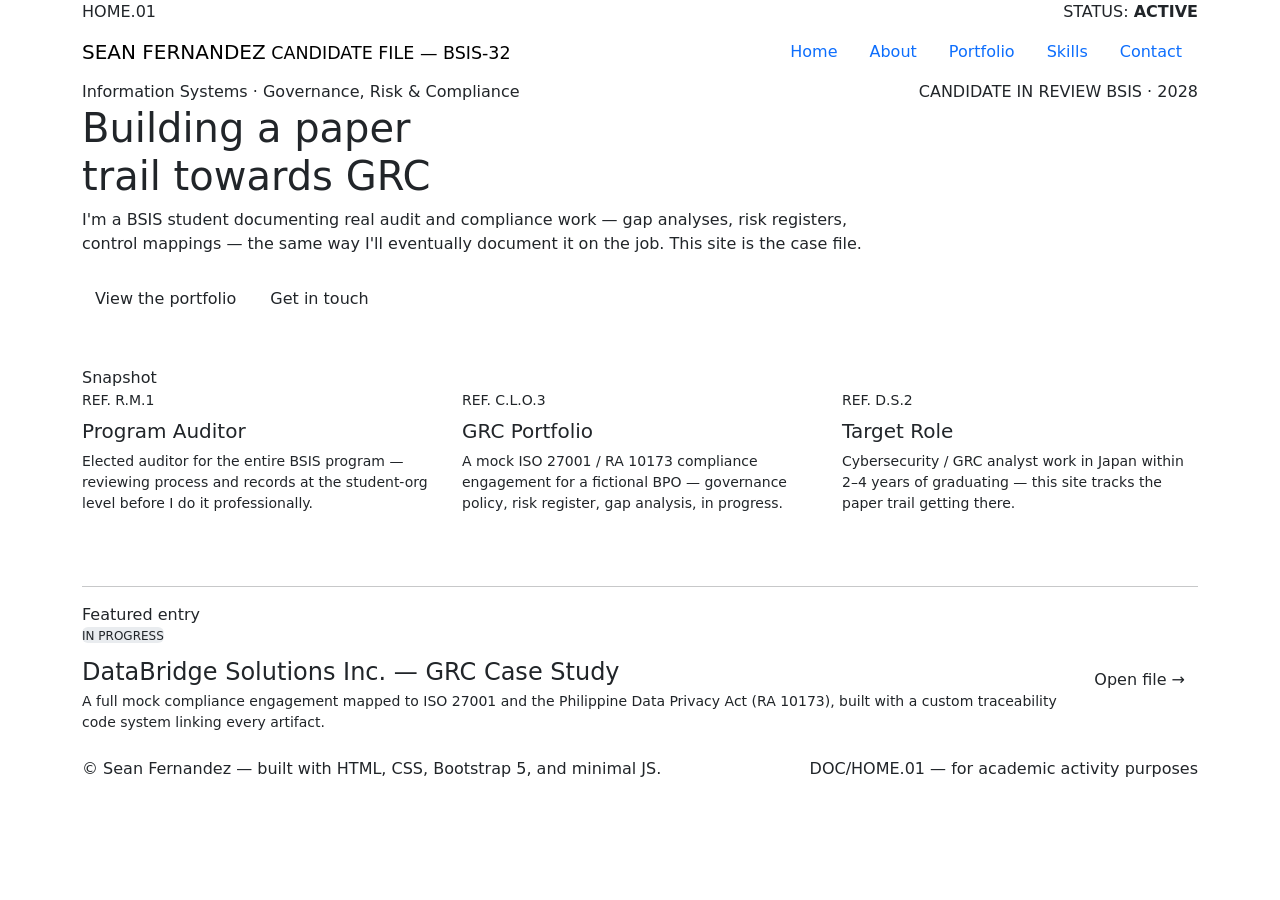
==== index.html @ bf7f356e "Add files via upload" ====
<!DOCTYPE html>
<html lang="en">
<head>
<meta charset="UTF-8">
<meta name="viewport" content="width=device-width, initial-scale=1.0">
<title>Sean Fernandez — GRC &amp; Cybersecurity Candidate File</title>
<meta name="description" content="Personal site of Sean Fernandez, BSIS student building a GRC and cybersecurity portfolio.">

<link rel="preconnect" href="https://fonts.googleapis.com">
<link href="https://fonts.googleapis.com/css2?family=Archivo:wght@700;800;900&family=Source+Serif+4:ital,wght@0,400;0,600;1,400&family=JetBrains+Mono:wght@400;500;700&display=swap" rel="stylesheet">
<link href="https://cdn.jsdelivr.net/npm/bootstrap@5.3.3/dist/css/bootstrap.min.css" rel="stylesheet">
<link rel="stylesheet" href="css/style.css">
</head>
<body>

<div class="doc-strip">
  <div class="container d-flex justify-content-between">
    <span class="code-tag">HOME.01</span>
    <span>STATUS: <strong>ACTIVE</strong></span>
  </div>
</div>

<nav class="navbar navbar-expand-md">
  <div class="container align-items-end">
    <a class="navbar-brand" href="index.html">SEAN FERNANDEZ<small> CANDIDATE FILE — BSIS-32</small></a>
    <button class="navbar-toggler" type="button" data-bs-toggle="collapse" data-bs-target="#nav" aria-controls="nav" aria-expanded="false" aria-label="Toggle navigation">
      <span class="navbar-toggler-icon"></span>
    </button>
    <div class="collapse navbar-collapse justify-content-end" id="nav">
      <ul class="nav nav-tabs-custom">
        <li class="nav-item"><a class="nav-link active" href="index.html">Home</a></li>
        <li class="nav-item"><a class="nav-link" href="about.html">About</a></li>
        <li class="nav-item"><a class="nav-link" href="portfolio.html">Portfolio</a></li>
        <li class="nav-item"><a class="nav-link" href="skills.html">Skills</a></li>
        <li class="nav-item"><a class="nav-link" href="contact.html">Contact</a></li>
      </ul>
    </div>
  </div>
</nav>

<header class="hero">
  <div class="container d-flex flex-column flex-md-row justify-content-between align-items-start gap-4">
    <div>
      <span class="eyebrow">Information Systems · Governance, Risk &amp; Compliance</span>
      <h1>Building a paper<br>trail towards GRC</h1>
      <p class="lede">I'm a BSIS student documenting real audit and compliance work — gap
        analyses, risk registers, control mappings — the same way I'll eventually
        document it on the job. This site is the case file.</p>
      <div class="d-flex gap-2 mt-4 flex-wrap">
        <a href="portfolio.html" class="btn btn-stamp">View the portfolio</a>
        <a href="contact.html" class="btn btn-outline-stamp">Get in touch</a>
      </div>
    </div>
    <div class="stamp flex-shrink-0">
      <span class="stamp-top">CANDIDATE</span>
      <span class="stamp-main">IN REVIEW</span>
      <span class="stamp-top">BSIS · 2028</span>
    </div>
  </div>
</header>

<section class="container py-5">
  <span class="eyebrow">Snapshot</span>
  <div class="row g-4">
    <div class="col-md-4">
      <div class="panel h-100">
        <div class="code-tag small mb-2">REF. R.M.1</div>
        <h3 class="h5">Program Auditor</h3>
        <p class="mb-0 small">Elected auditor for the entire BSIS program — reviewing
          process and records at the student-org level before I do it professionally.</p>
      </div>
    </div>
    <div class="col-md-4">
      <div class="panel h-100">
        <div class="code-tag small mb-2">REF. C.L.O.3</div>
        <h3 class="h5">GRC Portfolio</h3>
        <p class="mb-0 small">A mock ISO 27001 / RA 10173 compliance engagement for
          a fictional BPO — governance policy, risk register, gap analysis, in progress.</p>
      </div>
    </div>
    <div class="col-md-4">
      <div class="panel h-100">
        <div class="code-tag small mb-2">REF. D.S.2</div>
        <h3 class="h5">Target Role</h3>
        <p class="mb-0 small">Cybersecurity / GRC analyst work in Japan within
          2–4 years of graduating — this site tracks the paper trail getting there.</p>
      </div>
    </div>
  </div>
</section>

<section class="container py-4">
  <hr class="file-rule mt-0">
  <span class="eyebrow">Featured entry</span>
  <div class="panel d-flex flex-column flex-md-row justify-content-between align-items-md-center gap-3">
    <div>
      <span class="status-stamp progress mb-2 d-inline-block">IN PROGRESS</span>
      <h3 class="h4 mb-1">DataBridge Solutions Inc. — GRC Case Study</h3>
      <p class="mb-0 small">A full mock compliance engagement mapped to ISO 27001
        and the Philippine Data Privacy Act (RA 10173), built with a custom
        traceability code system linking every artifact.</p>
    </div>
    <a href="portfolio.html" class="btn btn-outline-stamp text-nowrap">Open file →</a>
  </div>
</section>

<footer class="file-footer">
  <div class="container d-flex flex-column flex-md-row justify-content-between">
    <span>&copy; <span id="year"></span> Sean Fernandez — built with HTML, CSS, Bootstrap 5, and minimal JS.</span>
    <span>DOC/HOME.01 — for academic activity purposes</span>
  </div>
</footer>

<script src="https://cdn.jsdelivr.net/npm/bootstrap@5.3.3/dist/js/bootstrap.bundle.min.js"></script>
<script src="js/script.js"></script>
</body>
</html>
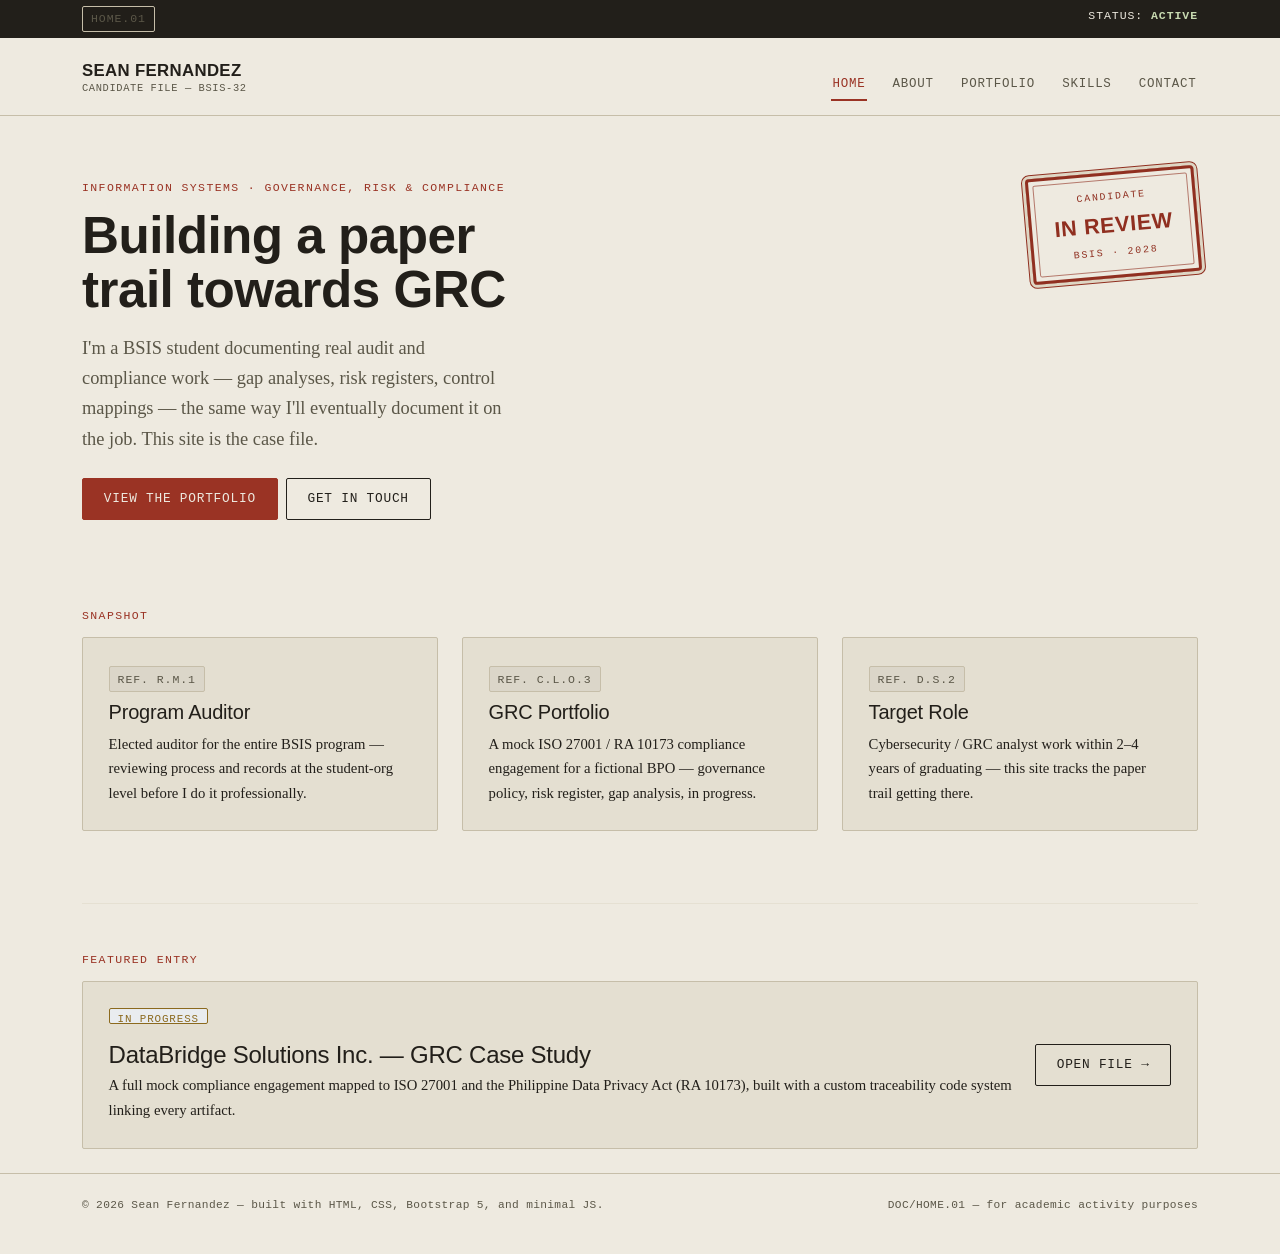
==== commit c2ad65b3: "Update homepage.html" ====
--- a/index.html
+++ b/index.html
@@ -82,7 +82,7 @@
       <div class="panel h-100">
         <div class="code-tag small mb-2">REF. D.S.2</div>
         <h3 class="h5">Target Role</h3>
-        <p class="mb-0 small">Cybersecurity / GRC analyst work in Japan within
+        <p class="mb-0 small">Cybersecurity / GRC analyst work within
           2–4 years of graduating — this site tracks the paper trail getting there.</p>
       </div>
     </div>
@@ -114,4 +114,4 @@
 <script src="https://cdn.jsdelivr.net/npm/bootstrap@5.3.3/dist/js/bootstrap.bundle.min.js"></script>
 <script src="js/script.js"></script>
 </body>
-</html>+</html>
--- a/css/style.css
+++ b/css/style.css
@@ -0,0 +1,294 @@
+/* ==========================================================================
+   Sean Fernandez — Candidate File
+   Design concept: an active case file / document-control system.
+   Paper stock background, typed-report body copy, mono metadata labels,
+   and a single hand-stamped signature element on the homepage.
+   ========================================================================== */
+
+:root {
+  /* Color */
+  --paper:        #EEEAE0;   /* base background — dry paper, not warm cream */
+  --paper-panel:  #E4DFD1;   /* slightly deeper stock for panels/cards */
+  --ink:          #221F1A;   /* body text */
+  --ink-soft:     #5B5748;   /* secondary text, metadata */
+  --line:         #C6BEA9;   /* hairline rules & borders */
+  --red:          #9A3324;   /* stamp ink — primary accent, links, CTA */
+  --red-dark:     #7C2A1D;
+  --green:        #4C5A34;   /* DONE status */
+  --amber:        #8C6A1E;   /* IN PROGRESS status */
+  --gray:         #837C69;   /* PLANNED status */
+
+  /* Type */
+  --font-display: 'Archivo', sans-serif;
+  --font-body:    'Source Serif 4', serif;
+  --font-mono:    'JetBrains Mono', monospace;
+}
+
+* { box-sizing: border-box; }
+
+html { scroll-behavior: smooth; }
+@media (prefers-reduced-motion: reduce) {
+  html { scroll-behavior: auto; }
+  * { animation: none !important; transition: none !important; }
+}
+
+body {
+  background: var(--paper);
+  color: var(--ink);
+  font-family: var(--font-body);
+  font-size: 1.05rem;
+  line-height: 1.65;
+  -webkit-font-smoothing: antialiased;
+}
+
+a { color: var(--red); text-decoration: none; }
+a:hover { color: var(--red-dark); text-decoration: underline; }
+
+:focus-visible {
+  outline: 2px solid var(--red);
+  outline-offset: 2px;
+}
+
+h1, h2, h3, .navbar-brand {
+  font-family: var(--font-display);
+  color: var(--ink);
+  letter-spacing: -0.01em;
+}
+
+h1 { font-weight: 900; font-size: clamp(2.2rem, 4vw, 3.4rem); line-height: 1.05; }
+h2, h3 { font-weight: 800; }
+
+/* ---- top document strip ---------------------------------------------- */
+.doc-strip {
+  background: var(--ink);
+  color: var(--paper);
+  font-family: var(--font-mono);
+  font-size: 0.72rem;
+  letter-spacing: 0.08em;
+  text-transform: uppercase;
+  padding: 6px 0;
+}
+.doc-strip strong { color: #C7D9B0; } /* ACTIVE glows faint green, like a status LED */
+
+/* ---- nav ---------------------------------------------------------------*/
+.navbar {
+  background: var(--paper);
+  border-bottom: 1px solid var(--line);
+  padding: 1.1rem 0 0.9rem;
+}
+.navbar-brand {
+  font-size: 1.05rem;
+  font-weight: 900;
+  letter-spacing: 0.02em;
+  display: flex;
+  flex-direction: column;
+  line-height: 1.3;
+}
+.navbar-brand small {
+  font-family: var(--font-mono);
+  font-weight: 400;
+  font-size: 0.65rem;
+  color: var(--ink-soft);
+  letter-spacing: 0.06em;
+  text-transform: uppercase;
+}
+.nav-tabs-custom {
+  gap: 1.5rem;
+  border: none;
+}
+.nav-tabs-custom .nav-link {
+  font-family: var(--font-mono);
+  font-size: 0.78rem;
+  letter-spacing: 0.06em;
+  text-transform: uppercase;
+  color: var(--ink-soft);
+  border: none;
+  border-bottom: 2px solid transparent;
+  border-radius: 0;
+  padding: 0.25rem 0.1rem;
+}
+.nav-tabs-custom .nav-link:hover { color: var(--ink); }
+.nav-tabs-custom .nav-link.active {
+  color: var(--red);
+  background: transparent;
+  border-bottom: 2px solid var(--red);
+}
+
+/* ---- hero ---------------------------------------------------------------*/
+.hero { padding: 3.5rem 0 2rem; }
+.eyebrow {
+  display: inline-block;
+  font-family: var(--font-mono);
+  font-size: 0.72rem;
+  letter-spacing: 0.12em;
+  text-transform: uppercase;
+  color: var(--red);
+  margin-bottom: 0.75rem;
+}
+.lede {
+  font-size: 1.15rem;
+  color: var(--ink-soft);
+  max-width: 46ch;
+  margin-top: 1rem;
+}
+
+/* ---- signature element: the rubber stamp -------------------------------*/
+.stamp {
+  border: 3px solid var(--red);
+  border-radius: 4px;
+  padding: 0.9rem 1.4rem;
+  text-align: center;
+  transform: rotate(-5deg);
+  color: var(--red);
+  mix-blend-mode: multiply;
+  box-shadow: 0 0 0 3px var(--paper), 0 0 0 4px var(--red);
+  position: relative;
+}
+.stamp::before {
+  /* inner rule, mimics a two-line stamp die */
+  content: "";
+  position: absolute;
+  inset: 4px;
+  border: 1px solid var(--red);
+  border-radius: 2px;
+  opacity: 0.6;
+}
+.stamp-top {
+  display: block;
+  font-family: var(--font-mono);
+  font-size: 0.62rem;
+  letter-spacing: 0.18em;
+  text-transform: uppercase;
+}
+.stamp-main {
+  display: block;
+  font-family: var(--font-display);
+  font-weight: 900;
+  font-size: 1.35rem;
+  letter-spacing: 0.03em;
+  margin: 0.1rem 0;
+}
+
+/* ---- buttons -------------------------------------------------------------*/
+.btn-stamp {
+  font-family: var(--font-mono);
+  font-size: 0.8rem;
+  letter-spacing: 0.06em;
+  text-transform: uppercase;
+  background: var(--red);
+  color: var(--paper);
+  border: 1px solid var(--red);
+  border-radius: 2px;
+  padding: 0.65rem 1.3rem;
+}
+.btn-stamp:hover { background: var(--red-dark); border-color: var(--red-dark); color: var(--paper); }
+
+.btn-outline-stamp {
+  font-family: var(--font-mono);
+  font-size: 0.8rem;
+  letter-spacing: 0.06em;
+  text-transform: uppercase;
+  background: transparent;
+  color: var(--ink);
+  border: 1px solid var(--ink);
+  border-radius: 2px;
+  padding: 0.65rem 1.3rem;
+}
+.btn-outline-stamp:hover { background: var(--ink); color: var(--paper); }
+
+/* ---- panels / code tags / ledger rows ------------------------------------*/
+.panel {
+  background: var(--paper-panel);
+  border: 1px solid var(--line);
+  border-radius: 2px;
+  padding: 1.6rem;
+}
+
+.code-tag {
+  display: inline-block;
+  font-family: var(--font-mono);
+  font-size: 0.72rem;
+  letter-spacing: 0.08em;
+  color: var(--ink-soft);
+  background: rgba(0,0,0,0.04);
+  border: 1px solid var(--line);
+  border-radius: 2px;
+  padding: 0.15rem 0.5rem;
+}
+
+.ledger-row {
+  padding: 0.55rem 0;
+  border-bottom: 1px dashed var(--line);
+}
+.ledger-row.border-0 { border-bottom: none; }
+
+.file-rule {
+  border: none;
+  border-top: 1px solid var(--line);
+  margin: 2.5rem 0;
+}
+
+/* ---- status stamps (DONE / IN PROGRESS / PLANNED) ------------------------*/
+.status-stamp {
+  display: inline-block;
+  font-family: var(--font-mono);
+  font-size: 0.68rem;
+  letter-spacing: 0.08em;
+  text-transform: uppercase;
+  padding: 0.15rem 0.5rem;
+  border-radius: 2px;
+  border: 1px solid currentColor;
+}
+.status-stamp.complete { color: var(--green); }
+.status-stamp.progress { color: var(--amber); }
+.status-stamp.planned  { color: var(--gray); }
+
+/* ---- timeline (About page) ------------------------------------------------*/
+.timeline-item {
+  padding: 1rem 0 1rem 1.1rem;
+  border-left: 2px solid var(--line);
+  margin-left: 0.2rem;
+}
+.timeline-item + .timeline-item { margin-top: -0.25rem; }
+
+/* ---- skill tags (Skills page) --------------------------------------------*/
+.skill-tag {
+  display: inline-block;
+  font-family: var(--font-mono);
+  font-size: 0.75rem;
+  color: var(--ink);
+  background: var(--paper);
+  border: 1px solid var(--line);
+  border-radius: 2px;
+  padding: 0.3rem 0.6rem;
+  margin: 0 0.4rem 0.4rem 0;
+}
+
+/* ---- forms (Contact page) -------------------------------------------------*/
+.form-label {
+  font-family: var(--font-mono);
+  font-size: 0.72rem;
+  letter-spacing: 0.08em;
+  color: var(--ink-soft);
+}
+.form-control, .form-select {
+  background: var(--paper);
+  border: 1px solid var(--line);
+  border-radius: 2px;
+  color: var(--ink);
+  font-family: var(--font-body);
+}
+.form-control:focus, .form-select:focus {
+  border-color: var(--red);
+  box-shadow: 0 0 0 1px var(--red);
+}
+
+/* ---- footer ----------------------------------------------------------------*/
+.file-footer {
+  border-top: 1px solid var(--line);
+  padding: 1.4rem 0 2.5rem;
+  font-family: var(--font-mono);
+  font-size: 0.7rem;
+  color: var(--ink-soft);
+  letter-spacing: 0.03em;
+}
